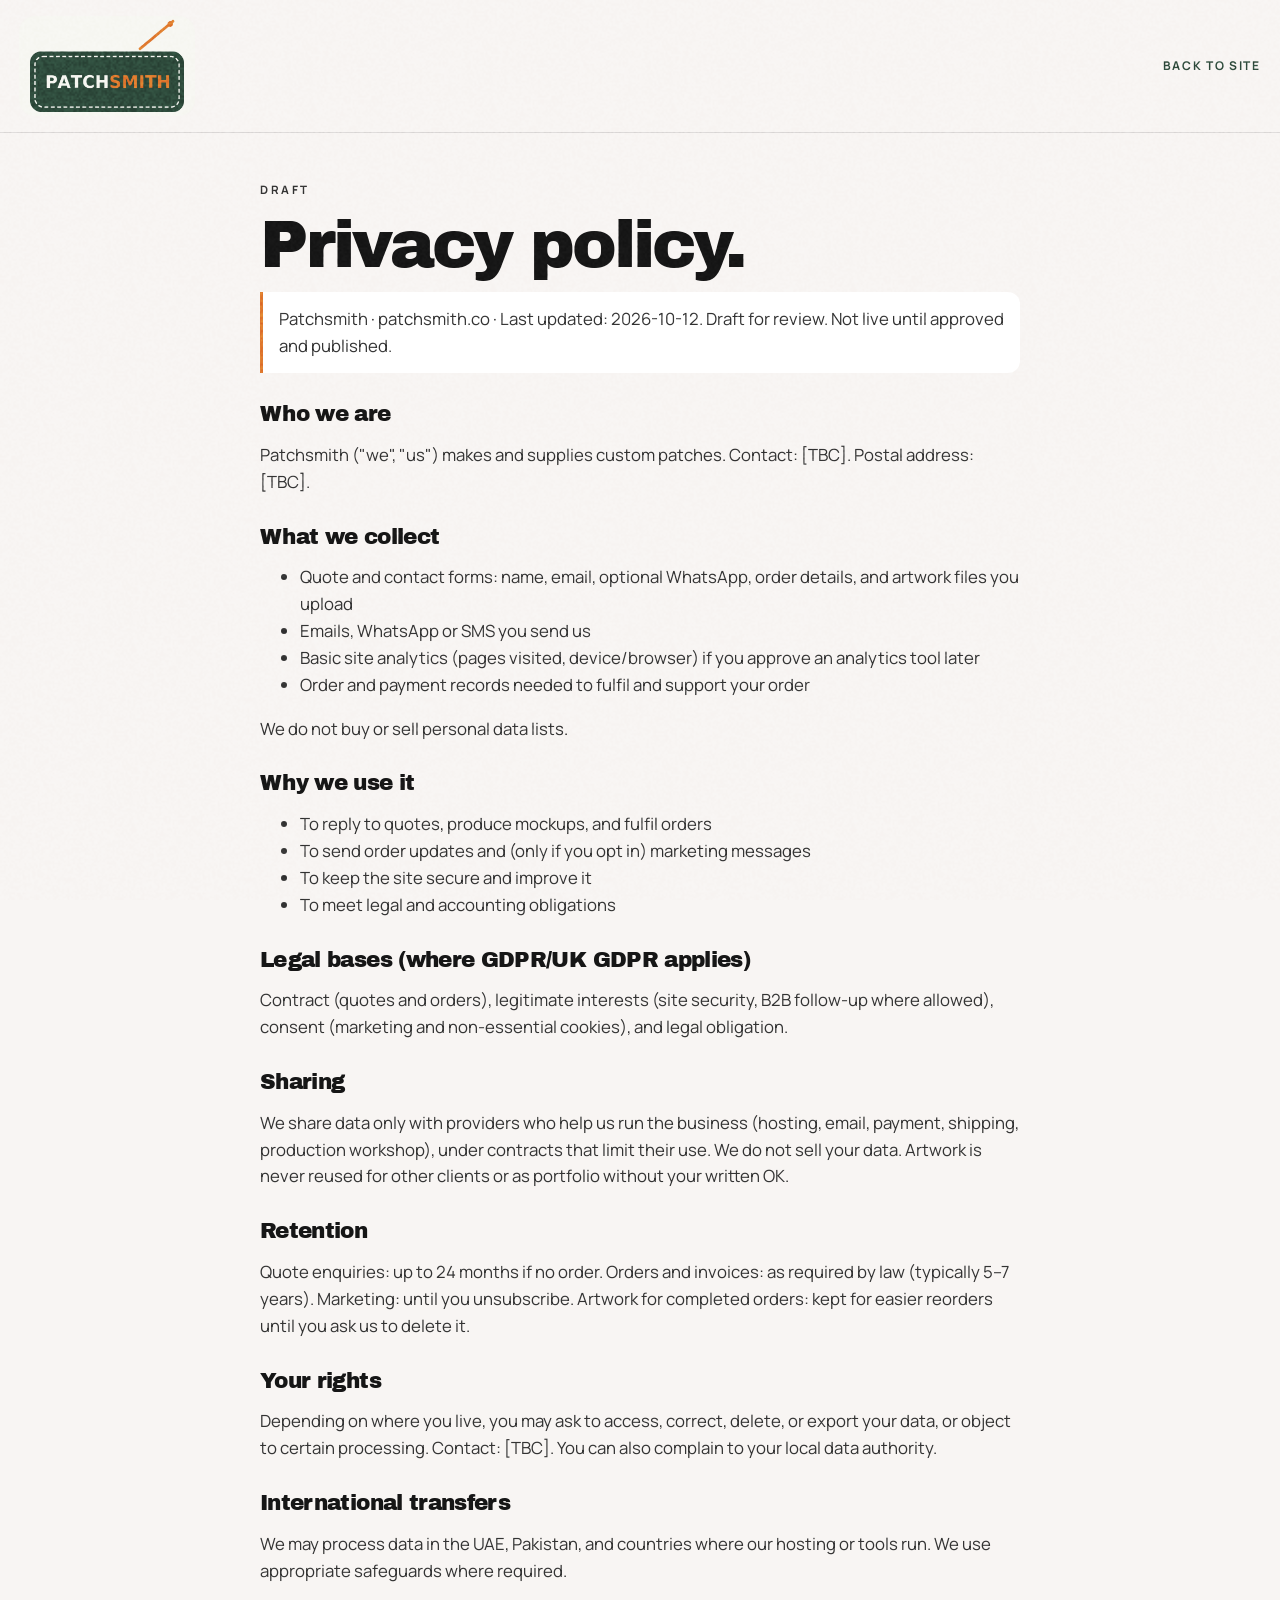
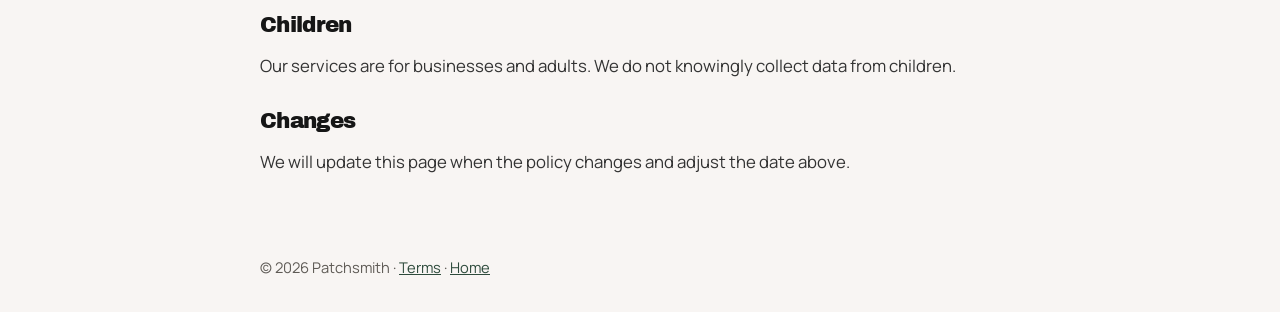
==== privacy.html @ c04b512f "Redesign Patchsmith as a static cinematic site. Build a no-step Vercel site with a dark stitch-parti" ====
<!doctype html>
<html lang="en">
<head>
  <meta charset="utf-8">
  <meta name="viewport" content="width=device-width, initial-scale=1">
  <meta name="robots" content="noindex">
  <title>Privacy Policy | Patchsmith</title>
  <meta name="description" content="Draft privacy policy for Patchsmith custom patches.">
  <link rel="icon" href="assets/logo.png" type="image/png">
  <link rel="preconnect" href="https://fonts.googleapis.com">
  <link rel="preconnect" href="https://fonts.gstatic.com" crossorigin>
  <link href="https://fonts.googleapis.com/css2?family=Archivo+Black&family=Instrument+Serif:ital@1&family=Manrope:wght@400;500;600;700&display=swap" rel="stylesheet">
  <link rel="stylesheet" href="styles.css">
</head>
<body>
  <header class="legal-bar">
    <a class="brand" href="index.html"><img src="assets/logo.png" alt="Patchsmith" width="800" height="800"></a>
    <a class="back" href="index.html">Back to site</a>
  </header>
  <article class="legal">
    <p class="kicker">Draft</p>
    <h1>Privacy policy.</h1>
    <p class="draft">Patchsmith · patchsmith.co · Last updated: 2026-10-12. Draft for review. Not live until approved and published.</p>
    <h2>Who we are</h2>
    <p>Patchsmith ("we", "us") makes and supplies custom patches. Contact: [TBC]. Postal address: [TBC].</p>
    <h2>What we collect</h2>
    <ul>
      <li>Quote and contact forms: name, email, optional WhatsApp, order details, and artwork files you upload</li>
      <li>Emails, WhatsApp or SMS you send us</li>
      <li>Basic site analytics (pages visited, device/browser) if you approve an analytics tool later</li>
      <li>Order and payment records needed to fulfil and support your order</li>
    </ul>
    <p>We do not buy or sell personal data lists.</p>
    <h2>Why we use it</h2>
    <ul>
      <li>To reply to quotes, produce mockups, and fulfil orders</li>
      <li>To send order updates and (only if you opt in) marketing messages</li>
      <li>To keep the site secure and improve it</li>
      <li>To meet legal and accounting obligations</li>
    </ul>
    <h2>Legal bases (where GDPR/UK GDPR applies)</h2>
    <p>Contract (quotes and orders), legitimate interests (site security, B2B follow-up where allowed), consent (marketing and non-essential cookies), and legal obligation.</p>
    <h2>Sharing</h2>
    <p>We share data only with providers who help us run the business (hosting, email, payment, shipping, production workshop), under contracts that limit their use. We do not sell your data. Artwork is never reused for other clients or as portfolio without your written OK.</p>
    <h2>Retention</h2>
    <p>Quote enquiries: up to 24 months if no order. Orders and invoices: as required by law (typically 5–7 years). Marketing: until you unsubscribe. Artwork for completed orders: kept for easier reorders until you ask us to delete it.</p>
    <h2>Your rights</h2>
    <p>Depending on where you live, you may ask to access, correct, delete, or export your data, or object to certain processing. Contact: [TBC]. You can also complain to your local data authority.</p>
    <h2>International transfers</h2>
    <p>We may process data in the UAE, Pakistan, and countries where our hosting or tools run. We use appropriate safeguards where required.</p>
    <h2>Children</h2>
    <p>Our services are for businesses and adults. We do not knowingly collect data from children.</p>
    <h2>Changes</h2>
    <p>We will update this page when the policy changes and adjust the date above.</p>
  </article>
  <p class="legal-foot">© 2026 Patchsmith · <a href="terms.html">Terms</a> · <a href="index.html">Home</a></p>
</body>
</html>
---- styles.css ----
:root {
  --ink: #050505;
  --ink-2: #0a0a0a;
  --forest: #2e4b3c;
  --forest-deep: #163028;
  --orange: #e07a2e;
  --cream: #f8f5f3;
  --paper: #f3efe8;
  --white: #ffffff;
  --muted: #5e5a55;
  --line: rgba(20, 20, 20, 0.12);
  --header: 112px;
  --ease: cubic-bezier(0.22, 1, 0.36, 1);
  --sans: "Manrope", sans-serif;
  --display: "Archivo Black", sans-serif;
  --serif: "Instrument Serif", Georgia, serif;
}

*,
*::before,
*::after { box-sizing: border-box; }

html { scroll-behavior: auto; }

html.lenis, html.lenis body { height: auto; }
.lenis.lenis-smooth { scroll-behavior: auto !important; }
.lenis.lenis-stopped { overflow: hidden; }

body {
  margin: 0;
  background: var(--cream);
  color: #161616;
  font-family: var(--sans);
  font-size: 1.05rem;
  line-height: 1.6;
  text-rendering: optimizeLegibility;
}

body::before {
  content: "";
  position: fixed;
  inset: 0;
  pointer-events: none;
  z-index: 70;
  opacity: 0.18;
  mix-blend-mode: overlay;
  background-image: url("assets/grain.png");
  background-size: 180px 180px;
}

img { max-width: 100%; display: block; }
a { color: inherit; }
button, input, select, textarea { font: inherit; }
button { cursor: pointer; }

::selection { background: var(--orange); color: var(--ink); }

:focus-visible {
  outline: 2px solid var(--orange);
  outline-offset: 3px;
}

.skip {
  position: absolute;
  left: 1rem;
  top: -4rem;
  z-index: 200;
  background: var(--white);
  color: var(--ink);
  padding: 0.6rem 0.9rem;
  border-radius: 999px;
}
.skip:focus { top: 0.8rem; }

.sr-only {
  position: absolute;
  width: 1px;
  height: 1px;
  padding: 0;
  margin: -1px;
  overflow: hidden;
  clip: rect(0, 0, 0, 0);
  white-space: nowrap;
  border: 0;
}

h1, h2, h3, .display {
  font-family: var(--display);
  font-weight: 400;
  letter-spacing: -0.045em;
  line-height: 0.92;
  margin: 0;
}

h1 em, h2 em, .footer-display em {
  font-family: var(--serif);
  font-style: italic;
  font-weight: 400;
  letter-spacing: -0.03em;
}

.hero em, .assemble em, .why em, .footer-display em { color: var(--orange); }
.audience em, .types em, .process em, .gallery em, .faq em, .quote em { color: var(--forest); }

.kicker {
  margin: 0 0 0.9rem;
  font-size: 0.72rem;
  font-weight: 700;
  letter-spacing: 0.22em;
  text-transform: uppercase;
  color: var(--forest);
}
.hero .kicker, .assemble .kicker, .why .kicker, .footer-hero .kicker, .marquee .kicker {
  color: rgba(247, 247, 242, 0.72);
}

.lede {
  max-width: 38rem;
  color: var(--muted);
  font-size: 1.05rem;
}

.wrap { width: min(1120px, calc(100% - 2.4rem)); margin-inline: auto; }
.wrap-wide { width: min(1240px, calc(100% - 2.4rem)); margin-inline: auto; }

[id] { scroll-margin-top: 108px; }

/* Header */
.site-header {
  position: fixed;
  inset: 0 0 auto 0;
  z-index: 100;
  color: #fff;
  transition: background 0.35s var(--ease), color 0.35s var(--ease), border-color 0.35s;
  border-bottom: 1px solid transparent;
}
.site-header.is-dark { color: #fff; }
.site-header.is-light { color: #141414; }
.site-header.is-dark.is-frosted {
  background: rgba(5, 5, 5, 0.72);
  backdrop-filter: blur(18px) saturate(1.4);
  -webkit-backdrop-filter: blur(18px) saturate(1.4);
  border-bottom-color: rgba(255, 255, 255, 0.08);
}
.site-header.is-light.is-frosted {
  background: rgba(248, 245, 243, 0.8);
  backdrop-filter: blur(18px) saturate(1.4);
  -webkit-backdrop-filter: blur(18px) saturate(1.4);
  border-bottom-color: rgba(0, 0, 0, 0.06);
}
.header__inner {
  height: var(--header);
  width: min(1240px, calc(100% - 1.5rem));
  margin: 0 auto;
  display: flex;
  align-items: center;
  justify-content: space-between;
  gap: 1rem;
}
.brand {
  display: block;
  width: 176px;
  height: 100px;
  overflow: hidden;
  position: relative;
  flex: none;
  border-radius: 16px;
}
.brand img {
  position: absolute;
  width: 220px;
  height: 220px;
  max-width: none;
  left: 50%;
  top: -36px;
  transform: translateX(-50%);
}
.desk-nav {
  display: flex;
  align-items: center;
  gap: 1.35rem;
}
.desk-nav a:not(.btn) {
  text-decoration: none;
  font-size: 0.78rem;
  font-weight: 700;
  letter-spacing: 0.16em;
  text-transform: uppercase;
}
.nav-toggle {
  display: none;
  width: 46px;
  height: 46px;
  border-radius: 50%;
  border: 1px solid currentColor;
  background: transparent;
  color: inherit;
  position: relative;
}
.nav-toggle span {
  position: absolute;
  left: 13px;
  right: 13px;
  height: 1.5px;
  background: currentColor;
  transition: transform 0.3s var(--ease);
}
.nav-toggle span:first-child { top: 18px; }
.nav-toggle span:last-child { top: 26px; }
.nav-toggle[aria-expanded="true"] span:first-child { transform: translateY(4px) rotate(45deg); }
.nav-toggle[aria-expanded="true"] span:last-child { transform: translateY(-4px) rotate(-45deg); }
body.nav-open .site-header {
  color: #fff;
  background: transparent;
  border-bottom-color: transparent;
}

.mobile-nav {
  position: fixed;
  inset: 0;
  z-index: 90;
  background: #050505;
  color: #fff;
  padding: calc(var(--header) + 1.5rem) 1.5rem 2rem;
  display: flex;
}
.mobile-nav[hidden] { display: none; }
.mobile-nav nav {
  display: flex;
  flex-direction: column;
  gap: 0.35rem;
  margin-top: auto;
}
.mobile-nav a {
  font-family: var(--display);
  font-size: clamp(2rem, 9vw, 3.4rem);
  letter-spacing: -0.045em;
  text-decoration: none;
  line-height: 1.05;
  color: #fff;
}
.mobile-nav a:last-child { color: var(--orange); font-family: var(--serif); font-style: italic; letter-spacing: -0.03em; }

/* Buttons */
.btn {
  display: inline-flex;
  align-items: center;
  justify-content: center;
  gap: 0.4rem;
  text-decoration: none;
  border: 0;
  border-radius: 999px;
  padding: 0.95rem 1.35rem;
  font-family: var(--sans);
  font-weight: 700;
  font-size: 0.98rem;
  letter-spacing: -0.02em;
  line-height: 1;
  position: relative;
  isolation: isolate;
  transition: transform 0.35s var(--ease), box-shadow 0.35s var(--ease);
}
.btn-sm { padding: 0.72rem 1rem; font-size: 0.82rem; }
.btn:hover { transform: translateY(-2px); }
.btn-metal {
  color: #111;
  background: linear-gradient(180deg, #ffffff 0%, #e4e4e4 38%, #b5b5b5 49%, #f7f7f7 52%, #8f8f8f 100%);
  box-shadow:
    inset 0 1px 0 rgba(255, 255, 255, 0.95),
    inset 0 -1px 0 rgba(0, 0, 0, 0.28),
    0 0 0 1px rgba(255, 255, 255, 0.28),
    0 10px 40px rgba(224, 122, 46, 0.38);
  overflow: hidden;
}
.btn-metal::after {
  content: "";
  position: absolute;
  inset: 0;
  background: linear-gradient(110deg, transparent 30%, rgba(255, 255, 255, 0.75) 48%, transparent 64%);
  transform: translateX(-130%);
  transition: transform 0.7s var(--ease);
  z-index: -1;
}
.btn-metal:hover::after { transform: translateX(130%); }
.btn-metal:hover {
  box-shadow:
    inset 0 1px 0 #fff,
    0 0 0 1px rgba(255, 255, 255, 0.4),
    0 0 36px rgba(224, 122, 46, 0.65);
}
.btn-ink {
  color: #fff;
  background: #050505;
  box-shadow: inset 0 0 0 1px rgba(255, 255, 255, 0.28);
}
.btn-ink:hover { box-shadow: inset 0 0 0 1px rgba(255, 255, 255, 0.55), 0 10px 30px rgba(0, 0, 0, 0.35); }
.btn-forest {
  color: #fff;
  background: var(--forest);
  box-shadow: 0 12px 30px rgba(46, 75, 60, 0.25);
}
.btn-forest:hover { background: #243e32; }

/* Hero */
.hero {
  position: relative;
  min-height: 100svh;
  background: radial-gradient(1200px 700px at 70% 18%, #171717 0%, var(--ink) 55%);
  color: #fff;
  overflow: hidden;
  display: flex;
  flex-direction: column;
  justify-content: flex-end;
  padding: calc(var(--header) + 1.2rem) 1.2rem 5.5rem;
}
.hero__canvas {
  position: absolute;
  inset: 0;
  width: 100%;
  height: 100%;
  z-index: 0;
  -webkit-mask-image: linear-gradient(to bottom, #000 0%, #000 58%, transparent 86%);
  mask-image: linear-gradient(to bottom, #000 0%, #000 58%, transparent 86%);
}
.hero::after {
  content: "";
  position: absolute;
  inset: 0;
  z-index: 1;
  pointer-events: none;
  background:
    linear-gradient(to top, rgba(5, 5, 5, 0.92) 0%, rgba(5, 5, 5, 0.35) 28%, transparent 52%),
    radial-gradient(ellipse at 70% 20%, transparent 0%, rgba(5, 5, 5, 0.35) 70%);
}
.hero__fallback {
  position: relative;
  z-index: 2;
  width: min(460px, 92%);
  margin: 0 0 1.2rem auto;
}
.fallback-patch { width: 100%; height: auto; filter: drop-shadow(0 20px 40px rgba(0, 0, 0, 0.35)); }
body.has-webgl .hero__fallback { opacity: 0; visibility: hidden; position: absolute; }
.hero__content { position: relative; z-index: 2; max-width: min(920px, 100%); }
.hero h1 { font-size: clamp(2.55rem, 6vw, 5.35rem); }
.hero__sub {
  margin: 1.15rem 0 0;
  max-width: 36rem;
  color: rgba(255, 255, 255, 0.78);
  font-size: 1.05rem;
}
.hero__cta { display: flex; flex-wrap: wrap; gap: 0.7rem; margin-top: 1.5rem; }
.scroll-cue {
  position: absolute;
  z-index: 2;
  left: 50%;
  bottom: 1.2rem;
  transform: translateX(-50%);
  display: flex;
  flex-direction: column;
  align-items: center;
  gap: 0.4rem;
  color: rgba(255, 255, 255, 0.7);
  text-decoration: none;
  font-size: 0.68rem;
  letter-spacing: 0.22em;
  text-transform: uppercase;
  font-weight: 700;
}
.scroll-cue i {
  width: 1px;
  height: 42px;
  background: linear-gradient(to bottom, var(--orange), transparent);
  display: block;
  position: relative;
  overflow: hidden;
}
.scroll-cue i::after {
  content: "";
  position: absolute;
  left: 0; right: 0; top: -40%;
  height: 40%;
  background: #fff;
  animation: cue 1.6s var(--ease) infinite;
}
@keyframes cue { to { top: 110%; } }

/* Marquee */
.marquee {
  background: var(--ink-2);
  color: #f7f7f2;
  overflow: hidden;
  border-top: 1px dashed rgba(224, 122, 46, 0.55);
  border-bottom: 1px dashed rgba(224, 122, 46, 0.55);
}
.marquee__track {
  display: flex;
  width: max-content;
  animation: tick 36s linear infinite;
}
.marquee p {
  margin: 0;
  padding: 0.85rem 0;
  font-size: 0.75rem;
  font-weight: 700;
  letter-spacing: 0.22em;
  text-transform: uppercase;
  white-space: nowrap;
}
@keyframes tick { to { transform: translateX(-50%); } }

/* Assemble */
.assemble {
  background: var(--ink-2);
  color: #fff;
  min-height: 100vh;
  display: grid;
  place-items: center;
  position: relative;
  padding: 6rem 1.2rem;
  overflow: hidden;
}
.assemble__inner { position: relative; width: min(1100px, 100%); text-align: center; }
.assemble__title { font-size: clamp(2rem, 5.3vw, 5.05rem); }
.assemble__row { display: block; }
.assemble .char { display: inline-block; will-change: transform; }
.doodle {
  position: absolute;
  inset: -8% -6%;
  width: 112%;
  height: 116%;
  z-index: 0;
  pointer-events: none;
}
.assemble__title, .assemble__note, .assemble .kicker { position: relative; z-index: 1; }
.doodle path {
  fill: none;
  stroke: var(--orange);
  stroke-width: 2.5;
  stroke-linecap: round;
  stroke-dasharray: 7 11;
  opacity: 0.85;
}
.assemble__note {
  margin: 1.4rem auto 0;
  max-width: 34rem;
  color: rgba(247, 247, 242, 0.72);
}

/* Audience */
.audience { background: var(--cream); padding: clamp(4.5rem, 9vw, 8rem) 0; }
.audience__grid {
  display: grid;
  gap: 2rem;
}
.audience h2 { font-size: clamp(2.4rem, 5vw, 4.6rem); max-width: 12ch; }
.audience__list { list-style: none; margin: 0; padding: 0; }
.audience__list li {
  display: grid;
  grid-template-columns: auto 1fr;
  gap: 1rem;
  align-items: baseline;
  padding: 0.95rem 0;
  border-top: 1px solid var(--line);
  font-family: var(--display);
  font-size: clamp(1.35rem, 2.6vw, 2.15rem);
  letter-spacing: -0.04em;
  line-height: 1.05;
}
.audience__list li:last-child { border-bottom: 1px solid var(--line); }
.audience__list span {
  font-family: var(--sans);
  font-size: 0.72rem;
  font-weight: 700;
  letter-spacing: 0.18em;
  color: var(--forest);
}

/* Types / fan */
.types { background: var(--paper); padding: clamp(4.5rem, 8vw, 7rem) 0 4rem; }
.types__head h2 { font-size: clamp(2.8rem, 6vw, 5.4rem); }
.types__head .lede { margin-top: 1rem; }
.fan {
  margin-top: 2.5rem;
  display: flex;
  justify-content: center;
  align-items: stretch;
  padding: 1rem 1.2rem 3.2rem;
}
.fan-card {
  width: min(250px, 70vw);
  margin: 0 -28px;
  transform: rotate(var(--rot));
  transform-origin: 50% 120%;
  z-index: var(--z);
  transition: transform 0.45s var(--ease);
}
.fan-card__inner {
  background: #f6f1ea;
  color: #1a1a1a;
  border-radius: 22px;
  min-height: 420px;
  padding: 1.1rem 1.1rem 1.3rem;
  box-shadow: 0 18px 40px rgba(40, 24, 10, 0.12);
  border: 1px solid rgba(255, 255, 255, 0.7);
}
.fan-card__inner h3 {
  font-size: 1.45rem;
  margin: 0.35rem 0 0.45rem;
}
.fan-card__inner p { margin: 0; color: #3d3934; font-size: 0.95rem; }
.fan-card__inner--woven { background: #e7eef2; }
.fan-card__inner--pvc { background: #141414; color: #f6f3ee; }
.fan-card__inner--pvc p { color: rgba(246, 243, 238, 0.78); }
.fan-card__inner--chenille { background: #f6d48a; }
.fan-card__inner--leather { background: #e7d3b4; }
.sticker-art svg { width: 100%; height: auto; filter: drop-shadow(0 10px 12px rgba(0, 0, 0, 0.16)); }
.fan-card:hover { transform: rotate(0deg) translateY(-12px); z-index: 8; }
.types__meta {
  display: grid;
  gap: 0.35rem;
  color: var(--muted);
  font-size: 0.95rem;
}
.types__meta p { margin: 0; }
.types__meta strong {
  font-size: 0.72rem;
  letter-spacing: 0.16em;
  text-transform: uppercase;
  color: var(--forest);
  margin-right: 0.45rem;
}
.types__advice { margin-top: 0.8rem; }
.types__advice a { color: var(--forest); font-weight: 700; }

/* Why / glass */
.why {
  background:
    radial-gradient(500px 320px at 80% 40%, rgba(224, 122, 46, 0.16), transparent 70%),
    var(--ink);
  color: #fff;
  padding: calc(var(--header) + 2rem) 0 3rem;
}
.why__grid { display: grid; gap: 2rem; align-items: center; }
.why h2 { font-size: clamp(2.5rem, 5vw, 4.4rem); max-width: 10ch; }
.why__copy p:last-child { color: rgba(247, 247, 242, 0.74); max-width: 34rem; }
.why__stage { position: relative; min-height: 420px; display: grid; place-items: center; }
.why__ring {
  position: absolute;
  width: min(640px, 100%);
  height: min(520px, 70vw);
  left: 50%;
  top: 50%;
  transform: translate(-50%, -50%);
  pointer-events: none;
}
.stack-stage { position: relative; z-index: 1; width: min(460px, 100%); }
.glass-card {
  background: rgba(255, 255, 255, 0.08);
  border: 1px solid rgba(255, 255, 255, 0.16);
  box-shadow: inset 0 1px 0 rgba(255, 255, 255, 0.16), 0 20px 50px rgba(0, 0, 0, 0.28);
  backdrop-filter: blur(16px) saturate(1.3);
  -webkit-backdrop-filter: blur(16px) saturate(1.3);
  border-radius: 24px;
  padding: 1.5rem 1.4rem 1.6rem;
  margin-bottom: 0.8rem;
}
.glass-card span {
  display: block;
  font-size: 0.75rem;
  letter-spacing: 0.2em;
  font-weight: 700;
  color: var(--orange);
  margin-bottom: 0.8rem;
}
.glass-card h3 { font-size: clamp(1.45rem, 2.4vw, 2rem); margin-bottom: 0.7rem; }
.glass-card p { margin: 0; color: rgba(247, 247, 242, 0.78); }

/* Process */
.process { background: var(--cream); padding: clamp(4.5rem, 9vw, 8rem) 0; }
.process h2 { font-size: clamp(2.6rem, 6vw, 5rem); margin-bottom: 2rem; }
.timeline { list-style: none; margin: 0; padding: 0; position: relative; }
.timeline::before {
  content: "";
  position: absolute;
  left: 27px;
  top: 8px;
  bottom: 8px;
  border-left: 2px dashed rgba(46, 75, 60, 0.4);
}
.timeline li {
  display: grid;
  grid-template-columns: 56px 1fr;
  gap: 1rem;
  padding: 0.4rem 0 1.8rem;
}
.timeline span {
  width: 56px;
  height: 56px;
  border-radius: 50%;
  display: grid;
  place-items: center;
  background: var(--forest);
  color: #fff;
  font-weight: 700;
  letter-spacing: 0.08em;
  position: relative;
  z-index: 1;
}
.timeline h3 { font-size: clamp(1.8rem, 4vw, 3.2rem); margin-bottom: 0.4rem; }
.timeline p { margin: 0; max-width: 40rem; color: #3c3834; }

/* Gallery */
.gallery { background: #efeae3; padding: clamp(4.5rem, 8vw, 7rem) 0 3rem; overflow: hidden; }
.gallery__head {
  display: grid;
  gap: 1rem;
  align-items: end;
}
.gallery h2 { font-size: clamp(2.6rem, 6vw, 5rem); }
.filters { display: flex; flex-wrap: wrap; gap: 0.45rem; margin: 1.4rem auto; }
.filters button {
  border: 1px solid rgba(46, 75, 60, 0.25);
  background: transparent;
  color: var(--forest);
  border-radius: 999px;
  padding: 0.45rem 0.8rem;
  font-size: 0.75rem;
  font-weight: 700;
  letter-spacing: 0.14em;
  text-transform: uppercase;
}
.filters button.is-on { background: var(--forest); color: #fff; }
.collage { position: relative; min-height: 760px; width: min(1180px, calc(100% - 1rem)); margin: 0 auto 1rem; }
.sticker { position: absolute; left: var(--x); top: var(--y); width: min(280px, 46vw); margin: 0; }
.sticker__body { transform: rotate(var(--r)); transition: transform 0.45s var(--ease); }
.sticker:hover .sticker__body { transform: rotate(0deg) scale(1.04); }
.sticker svg { width: 100%; height: auto; filter: drop-shadow(0 16px 18px rgba(60, 30, 10, 0.18)); }
.sticker figcaption {
  display: flex;
  gap: 0.45rem;
  align-items: center;
  justify-content: center;
  margin-top: 0.25rem;
  font-size: 0.78rem;
  letter-spacing: 0.08em;
  text-transform: uppercase;
  font-weight: 700;
  color: var(--forest);
}
.sticker figcaption b {
  background: var(--orange);
  color: #1a1a1a;
  border-radius: 999px;
  padding: 0.15rem 0.45rem;
  letter-spacing: 0.14em;
  font-size: 0.68rem;
}
.sticker.is-out { display: none; }
.gallery__cta { padding-bottom: 2rem; }

/* FAQ */
.faq { background: var(--cream); padding: clamp(4rem, 8vw, 7rem) 0; }
.faq__grid { display: grid; gap: 2rem; }
.faq h2 { font-size: clamp(2.6rem, 5vw, 4.6rem); }
.faq__list { border-bottom: 1px solid var(--line); }
.faq details { border-top: 1px solid var(--line); }
.faq summary {
  cursor: pointer;
  list-style: none;
  display: flex;
  justify-content: space-between;
  gap: 1rem;
  align-items: center;
  padding: 1.15rem 0;
  font-family: var(--display);
  font-size: clamp(1.15rem, 2vw, 1.55rem);
  letter-spacing: -0.03em;
  line-height: 1.15;
}
.faq summary::-webkit-details-marker { display: none; }
.faq summary::after {
  content: "+";
  font-family: var(--serif);
  font-style: italic;
  font-size: 2rem;
  color: var(--orange);
  line-height: 1;
}
.faq details[open] summary::after { content: "–"; }
.faq__a p { margin: 0 0 1.1rem; max-width: 46rem; color: #3a3632; }
.faq a { color: var(--forest); }

/* Quote */
.quote {
  position: relative;
  background: var(--cream);
  padding: clamp(4rem, 8vw, 7rem) 0;
  overflow: hidden;
}
.quote::before {
  content: "";
  position: absolute;
  width: min(680px, 70vw);
  height: min(680px, 70vw);
  right: -8%;
  top: 8%;
  background:
    radial-gradient(circle at 35% 40%, rgba(224, 122, 46, 0.55), transparent 58%),
    radial-gradient(circle at 70% 60%, rgba(46, 75, 60, 0.55), transparent 55%);
  filter: blur(8px);
  pointer-events: none;
}
.quote__grid {
  position: relative;
  display: grid;
  gap: 2rem;
  align-items: start;
}
.quote h2 { font-size: clamp(2.6rem, 5.5vw, 4.8rem); max-width: 10ch; }
.quote__pitch > p { color: #3c3834; max-width: 36rem; }
.checks { list-style: none; padding: 0; margin: 1.2rem 0; display: grid; gap: 0.55rem; }
.checks li {
  padding-left: 1.4rem;
  position: relative;
}
.checks li::before {
  content: "";
  width: 0.55rem;
  height: 0.55rem;
  border-radius: 50%;
  background: var(--orange);
  position: absolute;
  left: 0;
  top: 0.5rem;
  box-shadow: 0 0 0 4px rgba(224, 122, 46, 0.15);
}
.quote__aside { font-size: 0.95rem; color: var(--forest); font-weight: 600; }
.glass-form {
  background: rgba(255, 255, 255, 0.62);
  border: 1px solid rgba(255, 255, 255, 0.8);
  backdrop-filter: blur(18px) saturate(1.4);
  -webkit-backdrop-filter: blur(18px) saturate(1.4);
  border-radius: 28px;
  padding: clamp(1.2rem, 2vw, 1.8rem);
  box-shadow: 0 30px 70px rgba(46, 75, 60, 0.12);
}
.fields { display: grid; grid-template-columns: 1fr 1fr; gap: 0.85rem; }
.fields label {
  display: flex;
  flex-direction: column;
  gap: 0.35rem;
  font-size: 0.68rem;
  font-weight: 700;
  letter-spacing: 0.16em;
  text-transform: uppercase;
  color: var(--forest);
}
.span-2 { grid-column: 1 / -1; }
.fields input, .fields select, .fields textarea {
  text-transform: none;
  letter-spacing: 0;
  font-weight: 500;
  font-size: 16px;
  color: #161616;
  background: rgba(255, 255, 255, 0.8);
  border: 1px solid rgba(20, 20, 20, 0.12);
  border-radius: 12px;
  padding: 0.8rem 0.85rem;
  width: 100%;
}
.fields textarea { resize: vertical; min-height: 120px; }
.fields input[aria-invalid="true"], .fields textarea[aria-invalid="true"] { border-color: #9a3412; }
.file-field input[type="file"] { padding: 0.55rem; background: transparent; }
.file-name { text-transform: none; letter-spacing: 0; font-weight: 500; font-size: 0.85rem; color: var(--muted); }
.glass-form .btn { margin-top: 1rem; width: 100%; }
.form-note, .form-status { margin: 0.75rem 0 0; font-size: 0.92rem; color: var(--muted); }
.form-status:empty { display: none; }
.form-status.is-on {
  display: block;
  background: #fff;
  border-radius: 12px;
  padding: 0.8rem 0.9rem;
  color: var(--forest-deep);
}

/* Footer */
.site-footer {
  background: linear-gradient(165deg, #07110d 0%, #163028 38%, #2e4b3c 70%, #e07a2e 145%);
  padding: 0 0 1rem;
}
.footer-hero {
  padding: clamp(4.5rem, 10vw, 8rem) 1.2rem 3rem;
  text-align: center;
  color: #fff;
}
.footer-display {
  font-family: var(--display);
  font-size: clamp(3rem, 8vw, 7rem);
  letter-spacing: -0.05em;
  line-height: 0.9;
  margin: 0 0 1.4rem;
}
.footer-sheet { padding: 0 0.8rem 0.6rem; }
.footer-card {
  background: #fff;
  color: #1a1a1a;
  border-radius: 32px;
  padding: clamp(1.6rem, 4vw, 3rem);
  display: grid;
  gap: 1rem;
  justify-items: start;
}
.footer-card img {
  width: min(280px, 70vw);
  height: auto;
  border-radius: 18px;
  background: #f7f7f2;
}
.footer-card nav { display: flex; flex-wrap: wrap; gap: 0.8rem 1.2rem; }
.footer-card nav a {
  text-decoration: none;
  font-size: 0.75rem;
  font-weight: 700;
  letter-spacing: 0.16em;
  text-transform: uppercase;
  color: var(--forest);
}
.footer-card p { margin: 0; color: #3d3934; }
.footer-legal a { color: var(--forest); }

/* Floaters */
.wa, .to-top {
  position: fixed;
  z-index: 110;
  width: 56px;
  height: 56px;
  border-radius: 50%;
  display: grid;
  place-items: center;
  box-shadow: 0 12px 30px rgba(0, 0, 0, 0.2);
}
.wa {
  right: 1.1rem;
  bottom: 1.1rem;
  background: var(--forest);
  color: #fff;
}
.wa svg { width: 28px; height: 28px; }
.to-top {
  left: 1.1rem;
  bottom: 1.1rem;
  border: 0;
  background: #fff;
  color: var(--ink);
}
.to-top[hidden] { display: none; }
.to-top svg { width: 22px; height: 22px; }

/* Legal */
.legal-bar {
  display: flex;
  align-items: center;
  justify-content: space-between;
  gap: 1rem;
  padding: 1rem 1.2rem;
  background: var(--cream);
  position: sticky;
  top: 0;
  z-index: 20;
  border-bottom: 1px solid var(--line);
}
.legal-bar a.back {
  font-size: 0.75rem;
  font-weight: 700;
  letter-spacing: 0.14em;
  text-transform: uppercase;
  text-decoration: none;
  color: var(--forest);
}
.legal {
  width: min(760px, calc(100% - 2.4rem));
  margin: 0 auto;
  padding: 3rem 0 4rem;
}
.legal h1 { font-size: clamp(2.4rem, 6vw, 4.2rem); margin-bottom: 0.6rem; }
.legal h2 {
  font-family: var(--display);
  font-size: 1.35rem;
  margin: 2rem 0 0.5rem;
  letter-spacing: -0.03em;
}
.legal p, .legal li { color: #333; }
.legal .draft {
  background: #fff;
  border-left: 3px solid var(--orange);
  padding: 0.85rem 1rem;
  border-radius: 0 12px 12px 0;
}
.legal-foot {
  width: min(760px, calc(100% - 2.4rem));
  margin: 0 auto 2rem;
  color: var(--muted);
  font-size: 0.92rem;
}
.legal-foot a { color: var(--forest); }

@media (min-width: 900px) {
  .hero { padding: 0; display: block; }
  .hero__content {
    position: absolute;
    left: clamp(2rem, 5vw, 5rem);
    bottom: clamp(4.5rem, 9vh, 6.5rem);
    width: min(860px, 62vw);
    max-width: none;
  }
  .hero__fallback {
    position: absolute;
    right: 4vw;
    top: 16vh;
    width: min(520px, 42vw);
    margin: 0;
  }
  .audience__grid { grid-template-columns: 0.8fr 1.2fr; gap: 4rem; align-items: end; }
  .gallery__head { grid-template-columns: 1.2fr 0.8fr; }
  .faq__grid { grid-template-columns: 0.7fr 1.3fr; gap: 3rem; }
  .quote__grid { grid-template-columns: 0.9fr 1.1fr; gap: 3rem; }
  .why {
    min-height: 100vh;
    display: flex;
    align-items: center;
    padding-top: calc(var(--header) + 0.5rem);
    padding-bottom: 1.25rem;
  }
  .why__grid { grid-template-columns: 0.85fr 1.15fr; width: 100%; }
  html.js .why__stage { min-height: 420px; }
  html.js .stack-stage { height: 320px; }
  html.js .glass-card {
    position: absolute;
    inset: 0;
    margin: 0;
    opacity: 0;
    pointer-events: none;
  }
  html.js .glass-card.is-active { opacity: 1; pointer-events: auto; }
}

@media (max-width: 899px) {
  .desk-nav { display: none; }
  .nav-toggle { display: inline-block; }
  .fan {
    flex-direction: column;
    align-items: center;
    gap: 0.9rem;
  }
  .fan-card {
    width: min(420px, 100%);
    margin: 0;
    transform: rotate(var(--tilt, 0deg));
  }
  .fan-card:nth-child(odd) { --tilt: -1.4deg; }
  .fan-card:nth-child(even) { --tilt: 1.4deg; }
  .fan-card__inner { min-height: 0; }
  .fan-card:hover { transform: rotate(var(--tilt, 0deg)); }
  .collage {
    min-height: 0;
    display: grid;
    grid-template-columns: 1fr 1fr;
    gap: 0.6rem 0.4rem;
    padding: 0 0.6rem 1rem;
  }
  .sticker { position: relative; left: auto; top: auto; width: auto; }
  .why__ring { display: none; }
  .fields { grid-template-columns: 1fr; }
  .span-2 { grid-column: auto; }
  body::before { display: none; }
}

@media (max-width: 560px) {
  .hero h1 { font-size: clamp(2.35rem, 12vw, 3.2rem); }
  .assemble__title { font-size: clamp(1.85rem, 9vw, 2.6rem); }
  .collage { grid-template-columns: 1fr 1fr; }
  .brand { width: 146px; height: 82px; }
  .brand img { width: 180px; height: 180px; top: -28px; }
  :root { --header: 96px; }
}

@media (prefers-reduced-motion: reduce) {
  *, *::before, *::after {
    animation: none !important;
    transition: none !important;
    scroll-behavior: auto !important;
  }
  .marquee__track { transform: none; }
  .scroll-cue i::after { display: none; }
}
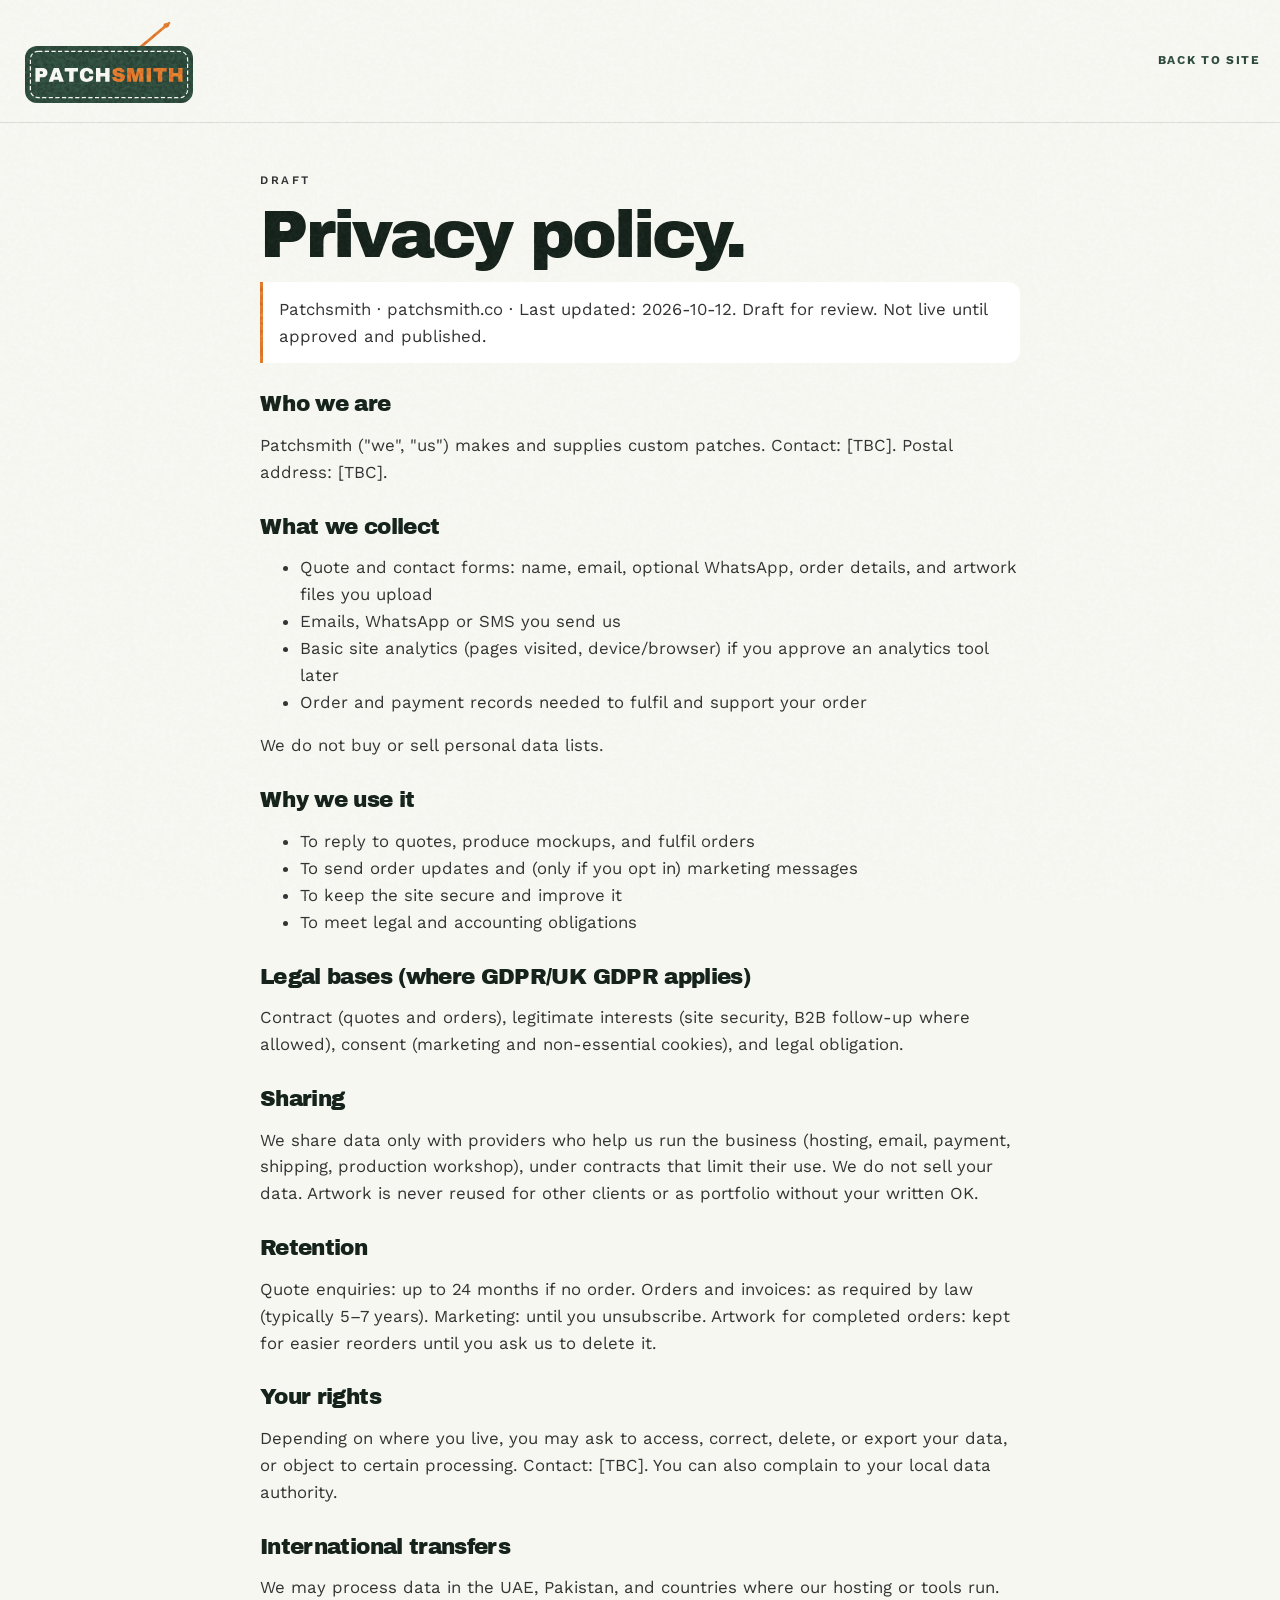
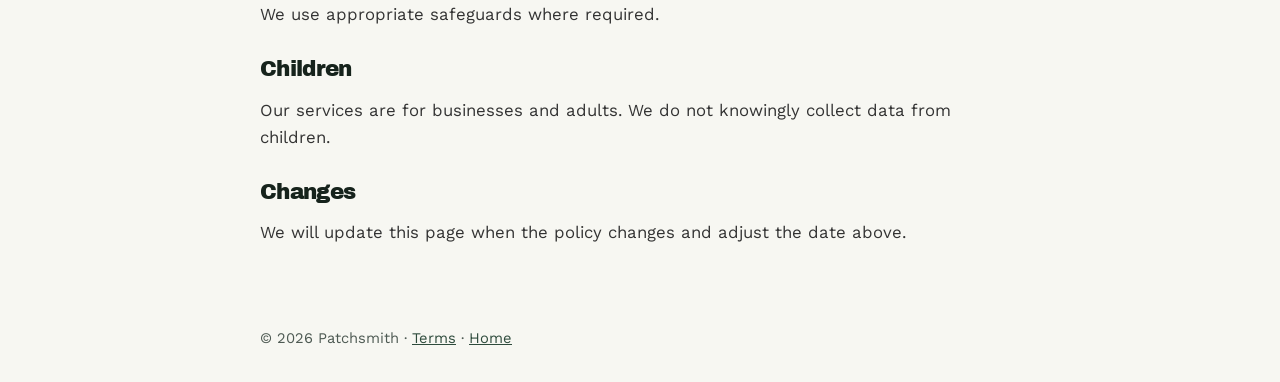
==== commit 5a13c4d2: "Apply the brand kit and a tighter editorial layout. Swap in the official logos, favicons, and colour" ====
--- a/privacy.html
+++ b/privacy.html
@@ -6,15 +6,18 @@
   <meta name="robots" content="noindex">
   <title>Privacy Policy | Patchsmith</title>
   <meta name="description" content="Draft privacy policy for Patchsmith custom patches.">
-  <link rel="icon" href="assets/logo.png" type="image/png">
+  <link rel="icon" href="favicon.ico" sizes="any">
+  <link rel="icon" href="assets/favicon/favicon.svg" type="image/svg+xml">
+  <link rel="icon" href="assets/favicon/favicon-32.png" type="image/png" sizes="32x32">
+  <link rel="apple-touch-icon" href="assets/favicon/apple-touch-icon-180.png">
   <link rel="preconnect" href="https://fonts.googleapis.com">
   <link rel="preconnect" href="https://fonts.gstatic.com" crossorigin>
-  <link href="https://fonts.googleapis.com/css2?family=Archivo+Black&family=Instrument+Serif:ital@1&family=Manrope:wght@400;500;600;700&display=swap" rel="stylesheet">
+  <link href="https://fonts.googleapis.com/css2?family=Archivo+Black&family=Work+Sans:ital,wght@0,400;0,500;0,600;1,500&display=swap" rel="stylesheet">
   <link rel="stylesheet" href="styles.css">
 </head>
 <body>
   <header class="legal-bar">
-    <a class="brand" href="index.html"><img src="assets/logo.png" alt="Patchsmith" width="800" height="800"></a>
+    <a class="brand" href="index.html"><img src="assets/brand/logo-primary-light.svg" alt="Patchsmith" width="600" height="300"></a>
     <a class="back" href="index.html">Back to site</a>
   </header>
   <article class="legal">
--- a/styles.css
+++ b/styles.css
@@ -1,19 +1,19 @@
 :root {
-  --ink: #050505;
-  --ink-2: #0a0a0a;
+  --ink: #16231c;
+  --ink-2: #101a16;
   --forest: #2e4b3c;
-  --forest-deep: #163028;
+  --forest-deep: #16231c;
   --orange: #e07a2e;
-  --cream: #f8f5f3;
-  --paper: #f3efe8;
+  --cream: #f7f7f2;
+  --paper: #ffffff;
   --white: #ffffff;
-  --muted: #5e5a55;
-  --line: rgba(20, 20, 20, 0.12);
-  --header: 112px;
+  --muted: #4e5a53;
+  --line: rgba(22, 35, 28, 0.12);
+  --header: 108px;
   --ease: cubic-bezier(0.22, 1, 0.36, 1);
-  --sans: "Manrope", sans-serif;
+  --sans: "Work Sans", sans-serif;
   --display: "Archivo Black", sans-serif;
-  --serif: "Instrument Serif", Georgia, serif;
+  --serif: "Work Sans", sans-serif;
 }
 
 *,
@@ -29,7 +29,7 @@
 body {
   margin: 0;
   background: var(--cream);
-  color: #161616;
+  color: var(--ink);
   font-family: var(--sans);
   font-size: 1.05rem;
   line-height: 1.6;
@@ -93,9 +93,9 @@
 }
 
 h1 em, h2 em, .footer-display em {
-  font-family: var(--serif);
+  font-family: var(--sans);
   font-style: italic;
-  font-weight: 400;
+  font-weight: 500;
   letter-spacing: -0.03em;
 }
 
@@ -105,7 +105,7 @@
 .kicker {
   margin: 0 0 0.9rem;
   font-size: 0.72rem;
-  font-weight: 700;
+  font-weight: 600;
   letter-spacing: 0.22em;
   text-transform: uppercase;
   color: var(--forest);
@@ -135,15 +135,15 @@
   border-bottom: 1px solid transparent;
 }
 .site-header.is-dark { color: #fff; }
-.site-header.is-light { color: #141414; }
+.site-header.is-light { color: var(--ink); }
 .site-header.is-dark.is-frosted {
-  background: rgba(5, 5, 5, 0.72);
+  background: rgba(16, 26, 22, 0.78);
   backdrop-filter: blur(18px) saturate(1.4);
   -webkit-backdrop-filter: blur(18px) saturate(1.4);
   border-bottom-color: rgba(255, 255, 255, 0.08);
 }
 .site-header.is-light.is-frosted {
-  background: rgba(248, 245, 243, 0.8);
+  background: rgba(247, 247, 242, 0.84);
   backdrop-filter: blur(18px) saturate(1.4);
   -webkit-backdrop-filter: blur(18px) saturate(1.4);
   border-bottom-color: rgba(0, 0, 0, 0.06);
@@ -159,21 +159,13 @@
 }
 .brand {
   display: block;
-  width: 176px;
-  height: 100px;
-  overflow: hidden;
-  position: relative;
+  width: 180px;
   flex: none;
-  border-radius: 16px;
 }
 .brand img {
-  position: absolute;
-  width: 220px;
-  height: 220px;
-  max-width: none;
-  left: 50%;
-  top: -36px;
-  transform: translateX(-50%);
+  width: 100%;
+  height: auto;
+  display: block;
 }
 .desk-nav {
   display: flex;
@@ -219,7 +211,7 @@
   position: fixed;
   inset: 0;
   z-index: 90;
-  background: #050505;
+  background: var(--ink-2);
   color: #fff;
   padding: calc(var(--header) + 1.5rem) 1.5rem 2rem;
   display: flex;
@@ -239,7 +231,7 @@
   line-height: 1.05;
   color: #fff;
 }
-.mobile-nav a:last-child { color: var(--orange); font-family: var(--serif); font-style: italic; letter-spacing: -0.03em; }
+.mobile-nav a:last-child { color: var(--orange); font-family: var(--sans); font-style: italic; font-weight: 500; letter-spacing: -0.03em; }
 
 /* Buttons */
 .btn {
@@ -290,7 +282,7 @@
 }
 .btn-ink {
   color: #fff;
-  background: #050505;
+  background: var(--ink-2);
   box-shadow: inset 0 0 0 1px rgba(255, 255, 255, 0.28);
 }
 .btn-ink:hover { box-shadow: inset 0 0 0 1px rgba(255, 255, 255, 0.55), 0 10px 30px rgba(0, 0, 0, 0.35); }
@@ -305,7 +297,7 @@
 .hero {
   position: relative;
   min-height: 100svh;
-  background: radial-gradient(1200px 700px at 70% 18%, #171717 0%, var(--ink) 55%);
+  background: radial-gradient(1200px 700px at 70% 18%, #1c3329 0%, var(--ink-2) 58%);
   color: #fff;
   overflow: hidden;
   display: flex;
@@ -329,8 +321,8 @@
   z-index: 1;
   pointer-events: none;
   background:
-    linear-gradient(to top, rgba(5, 5, 5, 0.92) 0%, rgba(5, 5, 5, 0.35) 28%, transparent 52%),
-    radial-gradient(ellipse at 70% 20%, transparent 0%, rgba(5, 5, 5, 0.35) 70%);
+    linear-gradient(to top, rgba(16, 26, 22, 0.94) 0%, rgba(16, 26, 22, 0.35) 28%, transparent 52%),
+    radial-gradient(ellipse at 70% 20%, transparent 0%, rgba(16, 26, 22, 0.28) 70%);
 }
 .hero__fallback {
   position: relative;
@@ -338,7 +330,7 @@
   width: min(460px, 92%);
   margin: 0 0 1.2rem auto;
 }
-.fallback-patch { width: 100%; height: auto; filter: drop-shadow(0 20px 40px rgba(0, 0, 0, 0.35)); }
+.hero__fallback img { width: 100%; height: auto; display: block; }
 body.has-webgl .hero__fallback { opacity: 0; visibility: hidden; position: absolute; }
 .hero__content { position: relative; z-index: 2; max-width: min(920px, 100%); }
 .hero h1 { font-size: clamp(2.55rem, 6vw, 5.35rem); }
@@ -423,6 +415,10 @@
 .assemble__title { font-size: clamp(2rem, 5.3vw, 5.05rem); }
 .assemble__row { display: block; }
 .assemble .char { display: inline-block; will-change: transform; }
+.char.is-stroke {
+  color: transparent;
+  -webkit-text-stroke: 1.5px #f7f7f2;
+}
 .doodle {
   position: absolute;
   inset: -8% -6%;
@@ -484,11 +480,11 @@
   display: flex;
   justify-content: center;
   align-items: stretch;
-  padding: 1rem 1.2rem 3.2rem;
+  padding: 1rem 1.2rem 4.6rem;
 }
 .fan-card {
   width: min(250px, 70vw);
-  margin: 0 -28px;
+  margin: 0 -42px;
   transform: rotate(var(--rot));
   transform-origin: 50% 120%;
   z-index: var(--z);
@@ -578,39 +574,30 @@
 /* Process */
 .process { background: var(--cream); padding: clamp(4.5rem, 9vw, 8rem) 0; }
 .process h2 { font-size: clamp(2.6rem, 6vw, 5rem); margin-bottom: 2rem; }
-.timeline { list-style: none; margin: 0; padding: 0; position: relative; }
-.timeline::before {
-  content: "";
-  position: absolute;
-  left: 27px;
-  top: 8px;
-  bottom: 8px;
-  border-left: 2px dashed rgba(46, 75, 60, 0.4);
-}
+.timeline { list-style: none; margin: 0; padding: 0; }
 .timeline li {
   display: grid;
-  grid-template-columns: 56px 1fr;
-  gap: 1rem;
-  padding: 0.4rem 0 1.8rem;
-}
+  grid-template-columns: minmax(4.5rem, 7rem) 1fr;
+  gap: clamp(0.6rem, 2vw, 1.6rem);
+  align-items: start;
+  padding: 1.35rem 0 1.6rem;
+  border-top: 1px solid var(--line);
+}
+.timeline li:last-child { border-bottom: 1px solid var(--line); }
 .timeline span {
-  width: 56px;
-  height: 56px;
-  border-radius: 50%;
-  display: grid;
-  place-items: center;
-  background: var(--forest);
-  color: #fff;
-  font-weight: 700;
-  letter-spacing: 0.08em;
-  position: relative;
-  z-index: 1;
-}
-.timeline h3 { font-size: clamp(1.8rem, 4vw, 3.2rem); margin-bottom: 0.4rem; }
+  display: block;
+  font-family: var(--display);
+  font-size: clamp(2.6rem, 5.4vw, 4.6rem);
+  letter-spacing: -0.06em;
+  line-height: 0.82;
+  color: var(--forest);
+  font-weight: 400;
+}
+.timeline h3 { font-size: clamp(1.8rem, 4vw, 3.4rem); margin-bottom: 0.4rem; }
 .timeline p { margin: 0; max-width: 40rem; color: #3c3834; }
 
 /* Gallery */
-.gallery { background: #efeae3; padding: clamp(4.5rem, 8vw, 7rem) 0 3rem; overflow: hidden; }
+.gallery { background: var(--cream); padding: clamp(4.5rem, 8vw, 7rem) 0 3rem; overflow: hidden; }
 .gallery__head {
   display: grid;
   gap: 1rem;
@@ -632,9 +619,16 @@
 .filters button.is-on { background: var(--forest); color: #fff; }
 .collage { position: relative; min-height: 760px; width: min(1180px, calc(100% - 1rem)); margin: 0 auto 1rem; }
 .sticker { position: absolute; left: var(--x); top: var(--y); width: min(280px, 46vw); margin: 0; }
-.sticker__body { transform: rotate(var(--r)); transition: transform 0.45s var(--ease); }
+.sticker__body {
+  transform: rotate(var(--r));
+  transition: transform 0.45s var(--ease);
+  background: #fff;
+  border-radius: 28px;
+  padding: 0.75rem 0.75rem 0.55rem;
+  box-shadow: 0 22px 48px rgba(22, 35, 28, 0.14);
+}
 .sticker:hover .sticker__body { transform: rotate(0deg) scale(1.04); }
-.sticker svg { width: 100%; height: auto; filter: drop-shadow(0 16px 18px rgba(60, 30, 10, 0.18)); }
+.sticker svg { width: 100%; height: auto; display: block; }
 .sticker figcaption {
   display: flex;
   gap: 0.45rem;
@@ -680,10 +674,11 @@
 .faq summary::-webkit-details-marker { display: none; }
 .faq summary::after {
   content: "+";
-  font-family: var(--serif);
+  font-family: var(--sans);
   font-style: italic;
+  font-weight: 500;
   font-size: 2rem;
-  color: var(--orange);
+  color: var(--forest);
   line-height: 1;
 }
 .faq details[open] summary::after { content: "–"; }
@@ -761,7 +756,7 @@
   letter-spacing: 0;
   font-weight: 500;
   font-size: 16px;
-  color: #161616;
+  color: var(--ink);
   background: rgba(255, 255, 255, 0.8);
   border: 1px solid rgba(20, 20, 20, 0.12);
   border-radius: 12px;
@@ -785,7 +780,7 @@
 
 /* Footer */
 .site-footer {
-  background: linear-gradient(165deg, #07110d 0%, #163028 38%, #2e4b3c 70%, #e07a2e 145%);
+  background: linear-gradient(165deg, #101a16 0%, #16231c 42%, #2e4b3c 100%);
   padding: 0 0 1rem;
 }
 .footer-hero {
@@ -811,10 +806,9 @@
   justify-items: start;
 }
 .footer-card img {
-  width: min(280px, 70vw);
+  width: min(320px, 78vw);
   height: auto;
-  border-radius: 18px;
-  background: #f7f7f2;
+  background: transparent;
 }
 .footer-card nav { display: flex; flex-wrap: wrap; gap: 0.8rem 1.2rem; }
 .footer-card nav a {
@@ -910,9 +904,12 @@
     position: absolute;
     left: clamp(2rem, 5vw, 5rem);
     bottom: clamp(4.5rem, 9vh, 6.5rem);
-    width: min(860px, 62vw);
+    width: min(1000px, 70vw);
     max-width: none;
   }
+  .hero h1 { font-size: clamp(4rem, 6.5vw, 6.5rem); }
+  .assemble__title { font-size: clamp(2.6rem, 6vw, 5.6rem); }
+  .footer-display { font-size: clamp(4rem, 9.5vw, 8rem); }
   .hero__fallback {
     position: absolute;
     right: 4vw;
@@ -979,9 +976,8 @@
   .hero h1 { font-size: clamp(2.35rem, 12vw, 3.2rem); }
   .assemble__title { font-size: clamp(1.85rem, 9vw, 2.6rem); }
   .collage { grid-template-columns: 1fr 1fr; }
-  .brand { width: 146px; height: 82px; }
-  .brand img { width: 180px; height: 180px; top: -28px; }
-  :root { --header: 96px; }
+  .brand { width: 136px; }
+  :root { --header: 84px; }
 }
 
 @media (prefers-reduced-motion: reduce) {
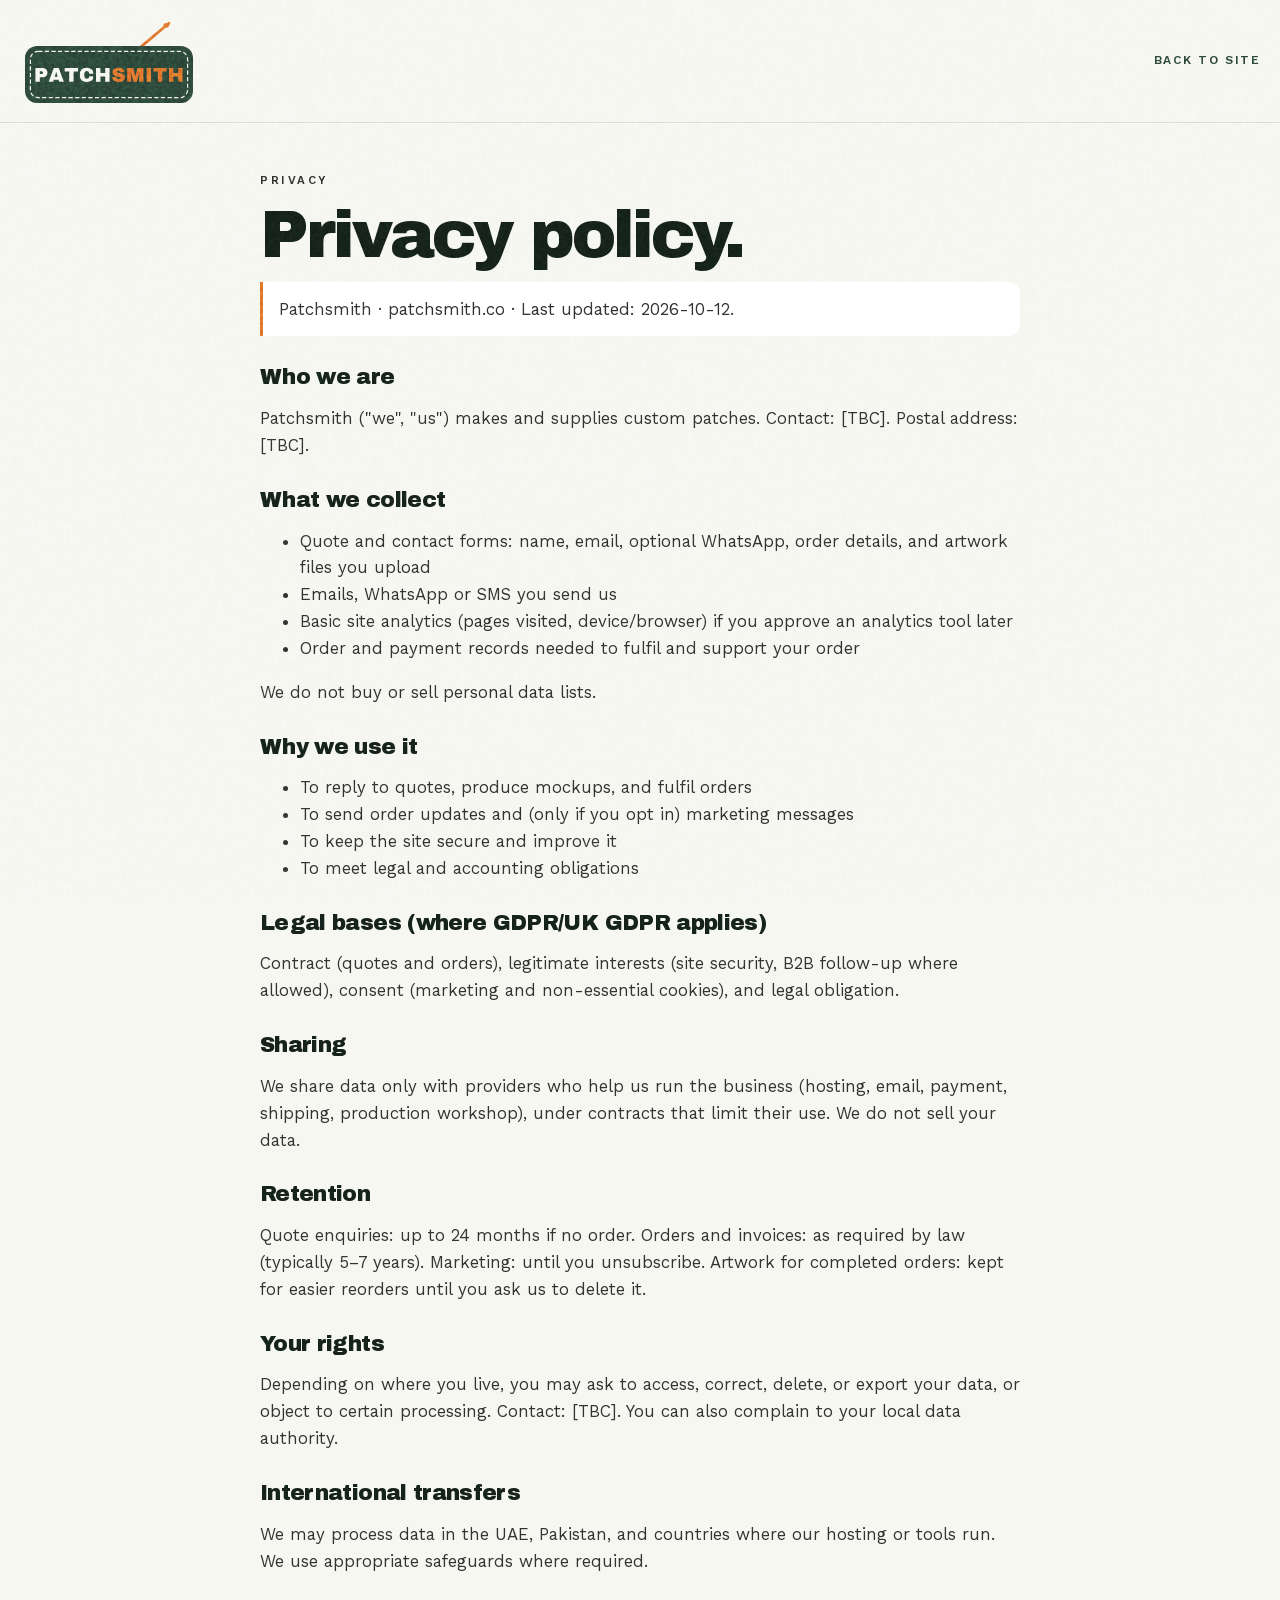
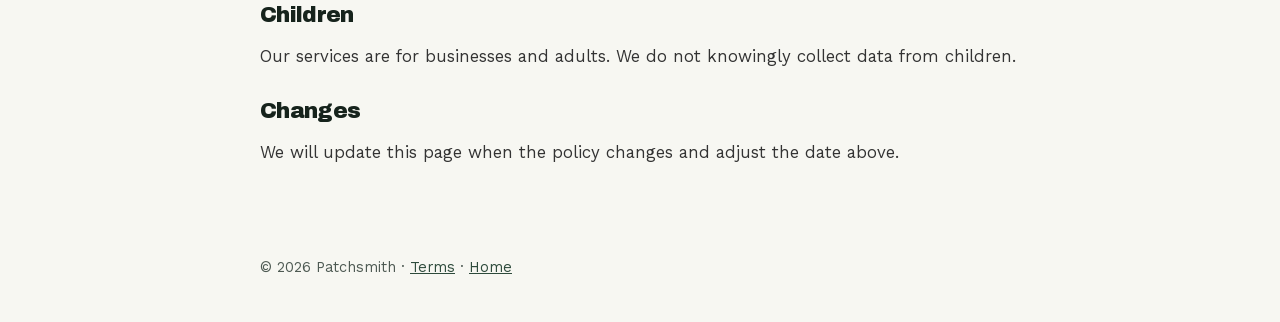
==== commit acdac70c: "Fix contrast, tap targets, and customer-facing copy. Keep overlapped patch cards out of the accessib" ====
--- a/privacy.html
+++ b/privacy.html
@@ -10,9 +10,6 @@
   <link rel="icon" href="assets/favicon/favicon.svg" type="image/svg+xml">
   <link rel="icon" href="assets/favicon/favicon-32.png" type="image/png" sizes="32x32">
   <link rel="apple-touch-icon" href="assets/favicon/apple-touch-icon-180.png">
-  <link rel="preconnect" href="https://fonts.googleapis.com">
-  <link rel="preconnect" href="https://fonts.gstatic.com" crossorigin>
-  <link href="https://fonts.googleapis.com/css2?family=Archivo+Black&family=Work+Sans:ital,wght@0,400;0,500;0,600;1,500&display=swap" rel="stylesheet">
   <link rel="stylesheet" href="styles.css">
 </head>
 <body>
@@ -21,9 +18,9 @@
     <a class="back" href="index.html">Back to site</a>
   </header>
   <article class="legal">
-    <p class="kicker">Draft</p>
+    <p class="kicker">Privacy</p>
     <h1>Privacy policy.</h1>
-    <p class="draft">Patchsmith · patchsmith.co · Last updated: 2026-10-12. Draft for review. Not live until approved and published.</p>
+    <p class="draft">Patchsmith · patchsmith.co · Last updated: 2026-10-12.</p>
     <h2>Who we are</h2>
     <p>Patchsmith ("we", "us") makes and supplies custom patches. Contact: [TBC]. Postal address: [TBC].</p>
     <h2>What we collect</h2>
@@ -44,7 +41,7 @@
     <h2>Legal bases (where GDPR/UK GDPR applies)</h2>
     <p>Contract (quotes and orders), legitimate interests (site security, B2B follow-up where allowed), consent (marketing and non-essential cookies), and legal obligation.</p>
     <h2>Sharing</h2>
-    <p>We share data only with providers who help us run the business (hosting, email, payment, shipping, production workshop), under contracts that limit their use. We do not sell your data. Artwork is never reused for other clients or as portfolio without your written OK.</p>
+    <p>We share data only with providers who help us run the business (hosting, email, payment, shipping, production workshop), under contracts that limit their use. We do not sell your data.</p>
     <h2>Retention</h2>
     <p>Quote enquiries: up to 24 months if no order. Orders and invoices: as required by law (typically 5–7 years). Marketing: until you unsubscribe. Artwork for completed orders: kept for easier reorders until you ask us to delete it.</p>
     <h2>Your rights</h2>
--- a/styles.css
+++ b/styles.css
@@ -1,3 +1,25 @@
+@font-face {
+  font-family: "Archivo Black";
+  font-style: normal;
+  font-weight: 400;
+  font-display: swap;
+  src: url("assets/fonts/archivo-black-latin.woff2") format("woff2");
+}
+@font-face {
+  font-family: "Work Sans";
+  font-style: normal;
+  font-weight: 400 600;
+  font-display: swap;
+  src: url("assets/fonts/work-sans-variable-latin.woff2") format("woff2");
+}
+@font-face {
+  font-family: "Work Sans";
+  font-style: italic;
+  font-weight: 500;
+  font-display: swap;
+  src: url("assets/fonts/work-sans-italic-500-latin.woff2") format("woff2");
+}
+
 :root {
   --ink: #16231c;
   --ink-2: #101a16;
@@ -173,9 +195,14 @@
   gap: 1.35rem;
 }
 .desk-nav a:not(.btn) {
+  display: inline-flex;
+  align-items: center;
+  justify-content: center;
+  min-height: 44px;
+  min-width: 44px;
   text-decoration: none;
   font-size: 0.78rem;
-  font-weight: 700;
+  font-weight: 600;
   letter-spacing: 0.16em;
   text-transform: uppercase;
 }
@@ -224,6 +251,9 @@
   margin-top: auto;
 }
 .mobile-nav a {
+  display: flex;
+  align-items: center;
+  min-height: 44px;
   font-family: var(--display);
   font-size: clamp(2rem, 9vw, 3.4rem);
   letter-spacing: -0.045em;
@@ -242,6 +272,8 @@
   text-decoration: none;
   border: 0;
   border-radius: 999px;
+  min-height: 44px;
+  min-width: 44px;
   padding: 0.95rem 1.35rem;
   font-family: var(--sans);
   font-weight: 700;
@@ -350,6 +382,9 @@
   display: flex;
   flex-direction: column;
   align-items: center;
+  justify-content: flex-end;
+  min-width: 44px;
+  min-height: 44px;
   gap: 0.4rem;
   color: rgba(255, 255, 255, 0.7);
   text-decoration: none;
@@ -492,7 +527,7 @@
 }
 .fan-card__inner {
   background: #f6f1ea;
-  color: #1a1a1a;
+  color: #16231c;
   border-radius: 22px;
   min-height: 420px;
   padding: 1.1rem 1.1rem 1.3rem;
@@ -503,10 +538,10 @@
   font-size: 1.45rem;
   margin: 0.35rem 0 0.45rem;
 }
-.fan-card__inner p { margin: 0; color: #3d3934; font-size: 0.95rem; }
+.fan-card__inner p { margin: 0; color: #16231c; font-size: 0.95rem; }
 .fan-card__inner--woven { background: #e7eef2; }
-.fan-card__inner--pvc { background: #141414; color: #f6f3ee; }
-.fan-card__inner--pvc p { color: rgba(246, 243, 238, 0.78); }
+.fan-card__inner--pvc { background: #141414; color: #f7f7f2; }
+.fan-card__inner--pvc p { color: #f7f7f2; }
 .fan-card__inner--chenille { background: #f6d48a; }
 .fan-card__inner--leather { background: #e7d3b4; }
 .sticker-art svg { width: 100%; height: auto; filter: drop-shadow(0 10px 12px rgba(0, 0, 0, 0.16)); }
@@ -526,7 +561,14 @@
   margin-right: 0.45rem;
 }
 .types__advice { margin-top: 0.8rem; }
-.types__advice a { color: var(--forest); font-weight: 700; }
+.types__advice a {
+  color: var(--forest);
+  font-weight: 600;
+  display: inline-flex;
+  align-items: center;
+  min-height: 44px;
+  min-width: 44px;
+}
 
 /* Why / glass */
 .why {
@@ -610,9 +652,11 @@
   background: transparent;
   color: var(--forest);
   border-radius: 999px;
-  padding: 0.45rem 0.8rem;
+  min-height: 44px;
+  min-width: 44px;
+  padding: 0.55rem 0.95rem;
   font-size: 0.75rem;
-  font-weight: 700;
+  font-weight: 600;
   letter-spacing: 0.14em;
   text-transform: uppercase;
 }
@@ -683,7 +727,13 @@
 }
 .faq details[open] summary::after { content: "–"; }
 .faq__a p { margin: 0 0 1.1rem; max-width: 46rem; color: #3a3632; }
-.faq a { color: var(--forest); }
+.faq a {
+  color: var(--forest);
+  display: inline-flex;
+  align-items: center;
+  min-height: 44px;
+  min-width: 44px;
+}
 
 /* Quote */
 .quote {
@@ -762,6 +812,7 @@
   border-radius: 12px;
   padding: 0.8rem 0.85rem;
   width: 100%;
+  min-height: 44px;
 }
 .fields textarea { resize: vertical; min-height: 120px; }
 .fields input[aria-invalid="true"], .fields textarea[aria-invalid="true"] { border-color: #9a3412; }
@@ -812,15 +863,25 @@
 }
 .footer-card nav { display: flex; flex-wrap: wrap; gap: 0.8rem 1.2rem; }
 .footer-card nav a {
+  display: inline-flex;
+  align-items: center;
+  min-height: 44px;
+  min-width: 44px;
   text-decoration: none;
   font-size: 0.75rem;
-  font-weight: 700;
+  font-weight: 600;
   letter-spacing: 0.16em;
   text-transform: uppercase;
   color: var(--forest);
 }
 .footer-card p { margin: 0; color: #3d3934; }
-.footer-legal a { color: var(--forest); }
+.footer-legal a {
+  color: var(--forest);
+  display: inline-flex;
+  align-items: center;
+  min-height: 44px;
+  min-width: 44px;
+}
 
 /* Floaters */
 .wa, .to-top {
@@ -864,8 +925,12 @@
   border-bottom: 1px solid var(--line);
 }
 .legal-bar a.back {
+  display: inline-flex;
+  align-items: center;
+  min-height: 44px;
+  min-width: 44px;
   font-size: 0.75rem;
-  font-weight: 700;
+  font-weight: 600;
   letter-spacing: 0.14em;
   text-transform: uppercase;
   text-decoration: none;
@@ -896,7 +961,13 @@
   color: var(--muted);
   font-size: 0.92rem;
 }
-.legal-foot a { color: var(--forest); }
+.legal-foot a {
+  color: var(--forest);
+  display: inline-flex;
+  align-items: center;
+  min-height: 44px;
+  min-width: 44px;
+}
 
 @media (min-width: 900px) {
   .hero { padding: 0; display: block; }
@@ -980,6 +1051,48 @@
   :root { --header: 84px; }
 }
 
+@media (max-width: 414px) {
+  .wa,
+  .to-top {
+    left: auto;
+    right: 0.6rem;
+    width: 48px;
+    height: 48px;
+  }
+  .wa { bottom: 0.6rem; }
+  .to-top { bottom: calc(0.6rem + 48px + 0.4rem); }
+  .wa svg { width: 24px; height: 24px; }
+  .to-top svg { width: 20px; height: 20px; }
+  .wrap,
+  .wrap-wide {
+    width: calc(100% - 1.15rem - 4.35rem);
+    margin-left: 1.15rem;
+    margin-right: 4.35rem;
+  }
+  .hero { padding-right: 4.5rem; padding-bottom: 5.25rem; }
+  .scroll-cue {
+    position: static;
+    transform: none;
+    margin: 0.55rem auto 0;
+    align-self: center;
+  }
+  .scroll-cue i { height: 28px; }
+  .assemble,
+  .footer-hero { padding-right: 4.5rem; }
+  .fan { padding-right: 4.5rem; }
+  .footer-sheet { padding-right: 4.35rem; padding-left: 0.7rem; }
+  .collage {
+    width: calc(100% - 4.5rem);
+    margin-left: 0.4rem;
+    margin-right: 4.1rem;
+  }
+  .marquee {
+    -webkit-mask-image: linear-gradient(to right, #000 calc(100% - 4.7rem), transparent calc(100% - 3.2rem));
+    mask-image: linear-gradient(to right, #000 calc(100% - 4.7rem), transparent calc(100% - 3.2rem));
+  }
+  .mobile-nav { padding-right: 4.5rem; padding-bottom: 9rem; }
+}
+
 @media (prefers-reduced-motion: reduce) {
   *, *::before, *::after {
     animation: none !important;
